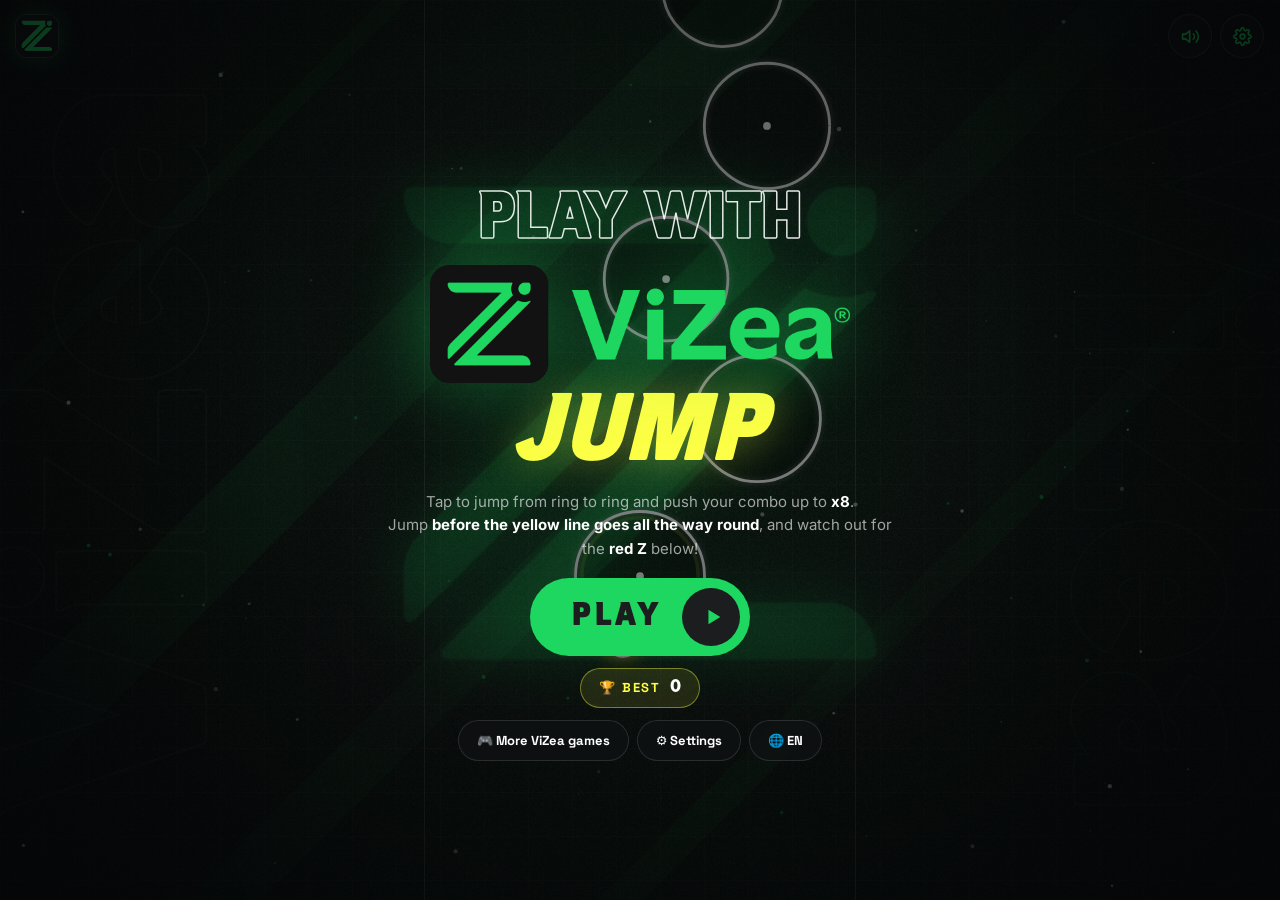
==== index.html @ 873aee5b "ViZea Jump & ViZea Catch Co-Authored-By: Claude Opus 5.5 <noreply@anthropic.com>" ====
<!doctype html>
<html lang="fr">
<head>
  <meta charset="utf-8" />
  <meta name="viewport" content="width=device-width, initial-scale=1, viewport-fit=cover, user-scalable=no" />
  <meta name="theme-color" content="#070809" />
  <title>ViZea Jump</title>
  <meta name="description" content="PLAY WITH VIZEA — ViZea Jump : saute de cercle en cercle et bats ton record." />
  <link rel="icon" type="image/png" href="assets/img/favicon.png" />
  <link rel="preconnect" href="https://fonts.googleapis.com" />
  <link rel="preconnect" href="https://fonts.gstatic.com" crossorigin />
  <link href="https://fonts.googleapis.com/css2?family=Inter:wght@400;600&family=Space+Grotesk:wght@300;500;700&family=Cairo:wght@500;700;800&display=swap" rel="stylesheet" />
  <link rel="stylesheet" href="css/style.css" />
</head>
<body>
  <div id="app" class="is-home">
    <canvas id="game"></canvas>
    <canvas id="fx" aria-hidden="true"></canvas>

    <!-- Top bar -->
    <header class="topbar">
      <div class="corner">
        <img src="assets/img/favicon.png" alt="ViZea" class="corner-logo" />
      </div>
      <div class="controls">
        <button class="icon-btn" id="btn-mute" aria-label="Son" title="Son (M)">
          <svg viewBox="0 0 24 24" class="ico-on"><path d="M11 5L6 9H2v6h4l5 4V5z"/><path d="M15.5 8.5a5 5 0 010 7M19 5a10 10 0 010 14"/></svg>
          <svg viewBox="0 0 24 24" class="ico-off"><path d="M11 5L6 9H2v6h4l5 4V5z"/><path d="M22 9l-6 6M16 9l6 6"/></svg>
        </button>
        <button class="icon-btn" id="btn-settings" aria-label="Réglages" title="Réglages">
          <svg viewBox="0 0 24 24"><circle cx="12" cy="12" r="3"/><path d="M19.4 15a1.7 1.7 0 00.3 1.8l.1.1a2 2 0 11-2.8 2.8l-.1-.1a1.7 1.7 0 00-1.8-.3 1.7 1.7 0 00-1 1.5V21a2 2 0 11-4 0v-.1a1.7 1.7 0 00-1.1-1.5 1.7 1.7 0 00-1.8.3l-.1.1a2 2 0 11-2.8-2.8l.1-.1a1.7 1.7 0 00.3-1.8 1.7 1.7 0 00-1.5-1H3a2 2 0 110-4h.1a1.7 1.7 0 001.5-1.1 1.7 1.7 0 00-.3-1.8l-.1-.1a2 2 0 112.8-2.8l.1.1a1.7 1.7 0 001.8.3H9a1.7 1.7 0 001-1.5V3a2 2 0 114 0v.1a1.7 1.7 0 001 1.5 1.7 1.7 0 001.8-.3l.1-.1a2 2 0 112.8 2.8l-.1.1a1.7 1.7 0 00-.3 1.8V9a1.7 1.7 0 001.5 1H21a2 2 0 110 4h-.1a1.7 1.7 0 00-1.5 1z"/></svg>
        </button>
      </div>
    </header>

    <!-- HUD -->
    <div class="hud">
      <div class="score" id="score">0</div>
      <span class="combo" id="combo">x1</span>
      <div class="lives" id="lives"></div>
    </div>
    <div class="combo-pop" id="combo-pop"></div>
    <div class="streak" id="streak"></div>
    <div class="hint" id="hint" data-i18n="hint">TAP POUR SAUTER</div>
    <div class="banner" id="banner"></div>
    <div class="toast" id="toast"></div>

    <!-- Home -->
    <section class="screen active" id="screen-home">
      <div class="home">
        <span class="play-with">PLAY WITH</span>
        <img src="assets/img/logo-vizea.png" alt="ViZea" class="home-logo" />
        <span class="jump-word">JUMP</span>
        <p class="tag" data-i18n-html="tag"></p>
        <button class="btn-play" id="btn-play"><span>PLAY</span><i><svg viewBox="0 0 24 24"><path d="M7 4l13 8-13 8z"/></svg></i></button>
        <div class="record">🏆 <span data-i18n="record">RECORD</span> <b id="home-best">0</b></div>
        <div class="home-links">
          <button class="pill-btn" data-open="games">🎮 <span data-i18n="moreGames"></span></button>
          <button class="pill-btn" data-open="settings">⚙️ <span data-i18n="settings"></span></button>
          <button class="pill-btn" data-open="settings" id="lang-pill">🌐 <span id="lang-short">FR</span></button>
        </div>
      </div>
    </section>

    <!-- Game over -->
    <section class="screen" id="screen-over">
      <div class="over">
        <div class="over-top">
          <button class="close" data-action="home" aria-label="Menu">✕</button>
          <span class="reason" id="over-reason"></span>
        </div>
        <div class="over-score" id="over-score">0</div>
        <div class="ribbon" id="over-rank"></div>
        <div class="new-record" id="over-record" data-i18n="newRecord"></div>
        <div class="tiles">
          <div class="tile"><b id="st-combo">x1</b><span>⚡ <span data-i18n="combo"></span></span></div>
          <div class="tile"><b id="st-jumps">0</b><span>↗ <span data-i18n="jumps"></span></span></div>
          <div class="tile"><b id="st-best">0</b><span>🏆 <span data-i18n="recordT"></span></span></div>
        </div>
        <div class="panel">
          <p class="goal-line" id="goal-line"></p>
          <div class="bar gold"><i id="bar-record"></i></div>
          <div class="row-line"><span><b data-i18n="daily"></b> <span data-i18n="dailyTxt"></span></span><em id="daily-txt">1/10</em></div>
          <div class="bar silver"><i id="bar-daily"></i></div>
          <div class="row-line"><span><b><span data-i18n="level"></span> <em id="lvl">1</em></b></span><em id="xp-txt">0 / 500 XP</em></div>
          <div class="bar gold"><i id="bar-xp"></i></div>
        </div>
        <div class="panel panel-gold">
          <b id="games-played"></b>
          <span id="avg-line"></span>
        </div>
        <button class="btn-big" data-action="restart" data-i18n="replay"></button>
        <div class="share-card">
          <div>
            <b data-i18n="shareT"></b>
            <span data-i18n="shareD"></span>
          </div>
          <button class="share-btn" id="btn-share">↗ <span data-i18n="share"></span></button>
        </div>
        <div class="two">
          <button class="btn-dark" data-action="home" data-i18n="menu"></button>
          <button class="btn-dark" id="btn-challenge" data-i18n="challenge"></button>
        </div>
      </div>
    </section>

    <!-- Settings -->
    <section class="screen modal" id="screen-settings">
      <div class="card">
        <button class="close" data-close aria-label="OK">✕</button>
        <div class="eyebrow">⚙️ <span data-i18n="settingsUp"></span></div>
        <h2 class="title" data-i18n="soundVoice"></h2>

        <div class="set-label">🌐 <span data-i18n="language"></span></div>
        <div class="seg" id="seg-lang">
          <button data-lang="fr">Français</button>
          <button data-lang="en">English</button>
          <button data-lang="ar" class="ar-font">الدارجة</button>
        </div>

        <div class="set-row">
          <label for="vol-music">🎵 <span data-i18n="music"></span></label>
          <button class="switch" id="sw-music" role="switch"></button>
        </div>
        <input type="range" id="vol-music" min="0" max="100" />

        <div class="set-row">
          <label for="vol-sfx">🔊 <span data-i18n="sfx"></span></label>
          <button class="switch" id="sw-sfx" role="switch"></button>
        </div>
        <input type="range" id="vol-sfx" min="0" max="100" />

        <div class="set-label">🎧 <span data-i18n="musicStyle"></span></div>
        <div class="seg" id="seg-theme">
          <button data-theme="pulse">Pulse</button>
          <button data-theme="chill">Chill</button>
          <button data-theme="hype">Hype</button>
        </div>

        <div class="set-row" hidden>
          <label>🗣️ <span data-i18n="voice"></span></label>
          <button class="switch" id="sw-voice" role="switch"></button>
        </div>
        <div class="voice-row" hidden>
          <select id="voice-select" aria-label="Voice"></select>
          <button class="test-btn" id="btn-voice-test">▶ <span data-i18n="test"></span></button>
        </div>

        <div class="set-row">
          <label>📳 <span data-i18n="vibration"></span></label>
          <button class="switch" id="sw-vibe" role="switch"></button>
        </div>

        <button class="btn-big" data-close data-i18n="ok"></button>
      </div>
    </section>

    <!-- More games -->
    <section class="screen modal" id="screen-games">
      <div class="card">
        <button class="close" data-close aria-label="OK">✕</button>
        <div class="eyebrow">🎮 PLAY WITH VIZEA</div>
        <h2 class="title" data-i18n="moreGames"></h2>
        <div class="games">
          <button class="game-card current" data-close>
            <span class="gc-ico">↗</span>
            <span class="gc-txt"><b>ViZea Jump</b><small data-i18n="jumpDesc"></small></span>
            <span class="gc-tag" data-i18n="current"></span>
          </button>
          <a class="game-card" href="games/catch/index.html">
            <span class="gc-ico">✦</span>
            <span class="gc-txt"><b>ViZea Catch</b><small data-i18n="catchDesc"></small></span>
            <span class="gc-tag go" data-i18n="play"></span>
          </a>
          <div class="game-card soon">
            <span class="gc-ico">?</span>
            <span class="gc-txt"><b data-i18n="soonT"></b><small data-i18n="soonD"></small></span>
            <span class="gc-tag" data-i18n="soon"></span>
          </div>
        </div>
        <button class="btn-big" data-close data-i18n="back"></button>
      </div>
    </section>
  </div>

  <script src="js/audio.js"></script>
  <script src="js/i18n.js"></script>
  <script src="js/game.js"></script>
</body>
</html>
---- css/style.css ----
/* ViZea Jump — couleurs officielles : vert #1ed760, noir #1c1d1f, jaune #fcff45 */
@font-face { font-family: "Dexperdy"; src: url("../assets/fonts/Dexperdy-Medium.otf") format("opentype"); font-weight: 500; font-display: swap; }
@font-face { font-family: "Dexperdy"; src: url("../assets/fonts/Dexperdy-Bold.otf") format("opentype"); font-weight: 700; font-display: swap; }
@font-face { font-family: "Dexperdy"; src: url("../assets/fonts/Dexperdy-Extrabold.otf") format("opentype"); font-weight: 800; font-display: swap; }

:root {
  --green: #1ed760; --ink: #1c1d1f; --bg: #070809; --yellow: #fcff45; --red: #ff3b5c;
  --muted: rgba(255,255,255,.62); --line: rgba(255,255,255,.12); --glass: rgba(18,19,20,.6);
  --ease: cubic-bezier(.22,1,.36,1); --back: cubic-bezier(.34,1.56,.64,1);
  --ff-d: "Dexperdy", "Space Grotesk", system-ui, sans-serif;
  --ff-ui: "Space Grotesk", "Inter", system-ui, sans-serif;
  --st: env(safe-area-inset-top, 0px); --sb: env(safe-area-inset-bottom, 0px);
}
* { box-sizing: border-box; margin: 0; padding: 0; }
html, body { height: 100%; overflow: hidden; background: var(--bg); color: #fff; font-family: "Inter", system-ui, sans-serif; -webkit-font-smoothing: antialiased; -webkit-tap-highlight-color: transparent; user-select: none; -webkit-user-select: none; }
button { font: inherit; color: inherit; background: none; border: 0; cursor: pointer; }
#app { position: fixed; inset: 0; overflow: hidden; }
canvas { position: absolute; inset: 0; width: 100%; height: 100%; display: block; }
#game { touch-action: none; }
#fx { pointer-events: none; z-index: 40; }

/* top bar */
.topbar { position: absolute; z-index: 30; top: 0; left: 0; right: 0; display: flex; justify-content: space-between; align-items: center; padding: calc(14px + var(--st)) 16px 0; pointer-events: none; }
.topbar > * { pointer-events: auto; }
.corner-logo { width: 42px; height: 42px; border-radius: 11px; box-shadow: 0 0 0 1px var(--line), 0 0 24px rgba(30,215,96,.35); }
.controls { display: flex; gap: 8px; }
.icon-btn { width: 44px; height: 44px; border-radius: 50%; display: grid; place-items: center; background: var(--glass); border: 1px solid var(--line); backdrop-filter: blur(8px); -webkit-backdrop-filter: blur(8px); transition: border-color .3s, transform .2s; }
.icon-btn:hover { border-color: var(--green); }
.icon-btn:active { transform: scale(.92); }
.icon-btn svg { width: 19px; height: 19px; fill: none; stroke: var(--green); stroke-width: 2; stroke-linecap: round; stroke-linejoin: round; }
.icon-btn .ico-off { display: none; }
.icon-btn.off .ico-on { display: none; }
.icon-btn.off .ico-off { display: block; stroke: var(--red); }

/* HUD */
.hud { position: absolute; z-index: 20; top: calc(12px + var(--st)); left: 50%; transform: translateX(-50%); display: flex; flex-direction: column; align-items: center; gap: 6px; pointer-events: none; opacity: 0; transition: opacity .4s; }
#app.is-play .hud { opacity: 1; }
.score { font-family: var(--ff-d); font-weight: 800; font-style: italic; font-size: clamp(56px, 15vw, 84px); line-height: .95; color: #fff; -webkit-text-stroke: 3px var(--ink); paint-order: stroke fill; text-shadow: 0 0 30px rgba(30,215,96,.45), 0 4px 0 rgba(0,0,0,.4); font-variant-numeric: tabular-nums; }
.score.bump { animation: bump .3s var(--back); }
@keyframes bump { 50% { transform: scale(1.18); color: var(--green); } }
.hud-row { display: flex; gap: 6px; }
.chip { padding: 4px 11px; border-radius: 9px; background: rgba(0,0,0,.55); border: 1px solid var(--line); font-family: var(--ff-ui); font-weight: 700; font-size: 15px; }
#combo.hot { background: var(--green); color: var(--ink); border-color: var(--green); box-shadow: 0 0 20px rgba(30,215,96,.6); }
#combo.pop { animation: bump .35s var(--back); }
.chip-best { font-size: 12px; color: var(--yellow); display: flex; align-items: center; gap: 4px; }
.chip-best b { color: #fff; }
.progress { width: 130px; height: 5px; border-radius: 9px; background: rgba(255,255,255,.12); overflow: hidden; }
.progress i { display: block; height: 100%; width: 0; background: linear-gradient(90deg, var(--green), var(--yellow)); border-radius: inherit; transition: width .3s var(--ease); }
.level-name { font-family: var(--ff-ui); font-weight: 700; font-size: 10px; letter-spacing: .22em; text-transform: uppercase; color: var(--muted); }

.hint { position: absolute; z-index: 20; left: 50%; bottom: calc(14% + var(--sb)); transform: translateX(-50%); font-family: var(--ff-d); font-weight: 800; font-size: clamp(20px, 5vw, 28px); letter-spacing: .06em; color: rgba(255,255,255,.75); pointer-events: none; opacity: 0; transition: opacity .4s; white-space: nowrap; }
.hint.show { opacity: 1; animation: hint 1.4s ease-in-out infinite; }
@keyframes hint { 50% { opacity: .35; transform: translateX(-50%) scale(.96); } }

.banner { position: absolute; z-index: 22; top: 42%; left: 50%; transform: translate(-50%,-50%); text-align: center; pointer-events: none; opacity: 0; white-space: nowrap; }
.banner small { display: block; font-family: var(--ff-ui); font-weight: 700; font-size: 12px; letter-spacing: .3em; color: var(--yellow); }
.banner b { display: block; font-family: var(--ff-d); font-weight: 800; font-size: clamp(28px, 7vw, 46px); color: var(--green); text-shadow: 0 0 30px rgba(30,215,96,.6); }
.banner.go { animation: banner 2s var(--ease) forwards; }
@keyframes banner { 0% { opacity: 0; transform: translate(-50%,-50%) scale(1.6); } 15%, 75% { opacity: 1; transform: translate(-50%,-50%) scale(1); } 100% { opacity: 0; transform: translate(-50%,-80%); } }

/* screens */
.screen { position: absolute; inset: 0; z-index: 35; display: flex; padding: calc(70px + var(--st)) 16px calc(20px + var(--sb)); overflow-y: auto; opacity: 0; visibility: hidden; transition: opacity .45s var(--ease), visibility 0s .45s; }
.screen.active { opacity: 1; visibility: visible; transition: opacity .45s var(--ease); }
.screen > * { margin: auto; transform: translateY(20px); transition: transform .6s var(--ease); }
.screen.active > * { transform: none; }
#screen-home { background: radial-gradient(ellipse at 50% 45%, rgba(5,6,7,.45), rgba(5,6,7,.8)); }
#screen-over { background: rgba(5,6,7,.6); backdrop-filter: blur(6px); -webkit-backdrop-filter: blur(6px); }
#screen-win { background: radial-gradient(ellipse at 50% 30%, rgba(30,215,96,.25), rgba(5,6,7,.85) 65%); }

.home { display: flex; flex-direction: column; align-items: center; text-align: center; gap: 14px; max-width: 520px; }
.play-with { font-family: var(--ff-d); font-weight: 800; font-size: clamp(34px, 10vw, 64px); line-height: 1; color: transparent; -webkit-text-stroke: 1.5px rgba(255,255,255,.9); }
.home-logo { width: min(420px, 84vw); filter: drop-shadow(0 0 40px rgba(30,215,96,.4)); animation: float 4.5s ease-in-out infinite; }
.jump-word { font-family: var(--ff-d); font-weight: 800; font-style: italic; font-size: clamp(46px, 14vw, 92px); line-height: .9; color: var(--yellow); text-shadow: 0 0 40px rgba(252,255,69,.35); letter-spacing: .04em; }
@keyframes float { 50% { transform: translateY(-8px); } }
.tag { color: var(--muted); font-size: 15px; line-height: 1.55; }
.tag b { color: #fff; }
.btn-play { display: inline-flex; align-items: center; gap: 20px; height: 78px; padding: 0 10px 0 42px; margin-top: 6px; border-radius: 999px; background: var(--green); color: var(--ink); font-family: var(--ff-d); font-weight: 800; font-size: 32px; letter-spacing: .12em; animation: glow 2.2s infinite; transition: transform .2s var(--ease); }
.btn-play:hover { transform: scale(1.05); }
.btn-play:active { transform: scale(.96); }
.btn-play i { width: 58px; height: 58px; border-radius: 50%; background: var(--ink); display: grid; place-items: center; }
.btn-play svg { width: 22px; height: 22px; fill: var(--green); margin-left: 3px; }
@keyframes glow { 0% { box-shadow: 0 0 0 0 rgba(30,215,96,.55), 0 18px 50px rgba(30,215,96,.35); } 70%, 100% { box-shadow: 0 0 0 22px rgba(30,215,96,0), 0 18px 50px rgba(30,215,96,.35); } }
.record { padding: 9px 18px; border-radius: 999px; background: rgba(252,255,69,.1); border: 1px solid rgba(252,255,69,.4); color: var(--yellow); font-family: var(--ff-ui); font-weight: 700; font-size: 13px; letter-spacing: .14em; }
.record b { color: #fff; font-family: var(--ff-d); font-size: 17px; letter-spacing: 0; margin-left: 4px; }

.card { width: min(440px, 100%); padding: 30px 26px; border-radius: 26px; text-align: center; background: linear-gradient(160deg, rgba(34,36,38,.94), rgba(14,15,16,.96)); border: 1px solid var(--line); box-shadow: 0 30px 80px rgba(0,0,0,.5); }
.eyebrow { font-family: var(--ff-ui); font-weight: 700; font-size: 12px; letter-spacing: .26em; margin-bottom: 10px; }
.eyebrow.red { color: var(--red); }
.eyebrow.yellow { color: var(--yellow); margin-top: 14px; }
.title { font-family: var(--ff-d); font-weight: 800; font-size: clamp(32px, 8vw, 44px); line-height: 1.02; margin-bottom: 10px; }
.big-score { font-family: var(--ff-d); font-weight: 800; font-size: clamp(60px, 16vw, 96px); line-height: 1; color: var(--green); text-shadow: 0 0 40px rgba(30,215,96,.45); font-variant-numeric: tabular-nums; }
.new-record { display: none; width: max-content; margin: 10px auto 0; padding: 8px 18px; border-radius: 999px; background: var(--yellow); color: var(--ink); font-family: var(--ff-ui); font-weight: 700; font-size: 13px; letter-spacing: .12em; box-shadow: 0 0 40px rgba(252,255,69,.5); }
.new-record.show { display: block; animation: rec .8s .3s var(--back) both, wig 2s 1.2s ease-in-out infinite; }
@keyframes rec { from { transform: scale(0) rotate(-12deg); opacity: 0; } }
@keyframes wig { 25% { transform: rotate(-3deg) scale(1.04); } 75% { transform: rotate(3deg) scale(1.04); } }
.stats { display: grid; grid-template-columns: repeat(3, 1fr); gap: 8px; margin: 18px 0; }
.stat { padding: 10px 4px; border-radius: 14px; background: rgba(255,255,255,.05); border: 1px solid var(--line); }
.stat b { display: block; font-family: var(--ff-d); font-weight: 800; font-size: 20px; }
.stat span { font-family: var(--ff-ui); font-size: 9.5px; font-weight: 700; letter-spacing: .14em; color: var(--muted); }
.btn { position: relative; display: flex; width: 100%; align-items: center; justify-content: space-between; height: 54px; padding: 0 7px 0 26px; margin-top: 10px; border-radius: 999px; background: var(--green); color: var(--ink); font-family: var(--ff-ui); font-weight: 700; font-size: 14px; letter-spacing: .08em; transition: transform .2s var(--ease); box-shadow: 0 10px 30px rgba(30,215,96,.25); }
.btn:active { transform: scale(.96); }
.btn i { width: 40px; height: 40px; border-radius: 50%; background: var(--ink); color: var(--green); display: grid; place-items: center; font-style: normal; font-size: 18px; }
.btn.ghost { background: transparent; color: #fff; border: 1px solid var(--line); box-shadow: none; justify-content: center; }
.win { display: flex; flex-direction: column; align-items: center; text-align: center; width: min(460px, 100%); }
.win .btn { max-width: 420px; }
.win-logo { width: min(320px, 72vw); filter: drop-shadow(0 0 50px rgba(30,215,96,.55)); }
.screen.active .win-logo { animation: logoIn 1.2s var(--back) both, float 4s 1.4s ease-in-out infinite; }
@keyframes logoIn { from { transform: scale(0) rotate(-20deg); opacity: 0; } }
.win-title { display: flex; flex-direction: column; font-family: var(--ff-d); font-weight: 800; font-size: clamp(44px, 13vw, 84px); line-height: .92; margin: 6px 0 12px; }
.win-title .g { color: var(--green); text-shadow: 0 0 50px rgba(30,215,96,.5); }
.screen.active .win-title span { animation: slam .7s var(--back) both; }
.screen.active .win-title span:nth-child(2) { animation-delay: .25s; }
@keyframes slam { from { transform: scale(2.4); opacity: 0; } }
@media (prefers-reduced-motion: reduce) { *, *::before, *::after { animation-duration: .01ms !important; animation-iteration-count: 1 !important; } }
/* ===================== v2 : style vidéo ===================== */
.hud { top: calc(10px + var(--st)); gap: 4px; }
.score { font-family: "Space Grotesk", var(--ff-d); font-weight: 300; font-style: italic; font-size: clamp(58px, 16vw, 88px); letter-spacing: .02em; -webkit-text-stroke: 0; color: #fff; text-shadow: 0 0 2px #fff, 0 0 24px rgba(30,215,96,.45), 0 3px 0 rgba(0,0,0,.45); }
.combo { min-width: 44px; padding: 5px 10px; border-radius: 9px; text-align: center; background: linear-gradient(180deg, #fff56a, #e4c400); color: var(--ink); font-family: var(--ff-ui); font-weight: 700; font-size: 16px; box-shadow: 0 4px 14px rgba(252,255,69,.35), inset 0 -2px 0 rgba(0,0,0,.18); }
.combo.dim { background: rgba(0,0,0,.6); color: #fff; box-shadow: none; border: 1px solid var(--line); }
.combo.pop { animation: bump .35s var(--back); }
.corner { display: flex; align-items: center; gap: 8px; }
.streak { position: absolute; z-index: 21; top: calc(132px + var(--st)); right: max(14px, calc(50% - 215px)); padding: 3px 10px; border-radius: 99px; border: 1px solid var(--yellow); color: var(--yellow); font-family: var(--ff-ui); font-weight: 700; font-size: 12px; background: rgba(0,0,0,.55); opacity: 0; pointer-events: none; }
.streak.go { animation: streak 1.4s var(--ease) forwards; }
@keyframes streak { 0% { opacity: 0; transform: translateX(20px); } 15%, 70% { opacity: 1; transform: none; } 100% { opacity: 0; } }
.toast { position: absolute; z-index: 60; left: 50%; bottom: calc(30px + var(--sb)); transform: translate(-50%, 20px); padding: 10px 18px; border-radius: 99px; background: var(--green); color: var(--ink); font-family: var(--ff-ui); font-weight: 700; font-size: 14px; opacity: 0; pointer-events: none; transition: .35s var(--ease); white-space: nowrap; }
.toast.show { opacity: 1; transform: translate(-50%, 0); }
.home { gap: 12px; }
.home-links { display: flex; gap: 8px; flex-wrap: wrap; justify-content: center; }
.pill-btn { padding: 11px 18px; border-radius: 99px; background: var(--glass); border: 1px solid var(--line); font-family: var(--ff-ui); font-weight: 700; font-size: 13px; backdrop-filter: blur(8px); transition: border-color .25s, transform .2s; }
.pill-btn:hover { border-color: var(--green); }
.pill-btn:active { transform: scale(.95); }

/* Fin de partie */
#screen-over { background: rgba(4,5,5,.72); }
.over { width: min(430px, 100%); padding: 16px 16px 20px; border-radius: 24px; background: linear-gradient(180deg, #121a15 0%, #0b0d0c 45%, #090a0a 100%); border: 1px solid rgba(30,215,96,.25); box-shadow: 0 30px 80px rgba(0,0,0,.6), 0 0 60px rgba(30,215,96,.08); text-align: center; }
.over-top { display: flex; align-items: center; justify-content: center; position: relative; min-height: 44px; }
.close { position: absolute; left: 0; top: 0; width: 42px; height: 42px; border-radius: 50%; border: 1px solid rgba(255,255,255,.35); color: #fff; font-size: 16px; }
.reason { padding: 6px 14px; border-radius: 10px; background: rgba(255,59,92,.12); border: 1px solid rgba(255,59,92,.45); color: #ff7d93; font-family: var(--ff-ui); font-weight: 700; font-size: 13px; }
.over-score { font-family: "Space Grotesk", sans-serif; font-weight: 300; font-size: clamp(64px, 20vw, 96px); letter-spacing: .06em; line-height: 1.1; margin-top: 6px; color: #fff; text-shadow: 0 0 30px rgba(30,215,96,.35); font-variant-numeric: tabular-nums; }
.ribbon { position: relative; display: inline-block; margin: 2px auto 14px; padding: 7px 34px; background: linear-gradient(180deg, #fff56a, #d8b800); color: var(--ink); font-family: var(--ff-ui); font-weight: 700; font-size: 15px; clip-path: polygon(0 0, 100% 0, 94% 50%, 100% 100%, 0 100%, 6% 50%); }
.tiles { display: grid; grid-template-columns: repeat(3, 1fr); gap: 8px; margin: 4px 0 12px; }
.tile { padding: 12px 4px; border-radius: 16px; background: rgba(255,255,255,.04); border: 1px solid var(--line); }
.tile b { display: block; font-family: "Space Grotesk", sans-serif; font-weight: 500; font-size: 26px; }
.tile span { font-family: var(--ff-ui); font-size: 12px; font-weight: 700; color: var(--muted); }
.panel { padding: 14px 16px; border-radius: 18px; background: rgba(30,215,96,.05); border: 1px solid rgba(30,215,96,.22); margin-bottom: 10px; text-align: left; }
.goal-line { text-align: center; font-family: var(--ff-ui); font-weight: 700; font-size: 17px; color: var(--yellow); margin-bottom: 10px; line-height: 1.3; }
.goal-line b { color: #fff; }
.bar { height: 6px; border-radius: 9px; background: rgba(255,255,255,.08); overflow: hidden; margin: 6px 0 12px; }
.bar i { display: block; height: 100%; width: 0; border-radius: inherit; transition: width 1.2s .3s var(--ease); }
.bar.gold i { background: linear-gradient(90deg, var(--green), var(--yellow)); }
.bar.silver i { background: linear-gradient(90deg, #888, #fff); }
.row-line { display: flex; justify-content: space-between; align-items: baseline; gap: 8px; font-size: 13px; color: var(--muted); }
.row-line b { color: #fff; font-family: var(--ff-ui); font-size: 15px; margin-right: 6px; }
.row-line em { font-style: normal; font-family: var(--ff-ui); font-weight: 700; font-size: 12px; white-space: nowrap; }
.row-line b em { font-size: 15px; color: var(--yellow); }
.panel-gold { background: rgba(252,255,69,.05); border-color: rgba(252,255,69,.35); text-align: center; }
.panel-gold b { display: block; font-family: var(--ff-ui); font-size: 17px; margin-bottom: 2px; }
.panel-gold span { font-size: 13px; color: var(--muted); }
.btn-big { width: 100%; height: 58px; margin-top: 6px; border-radius: 18px; background: linear-gradient(180deg, #3bf07b, #14b14d); color: var(--ink); font-family: var(--ff-d); font-weight: 800; font-size: 24px; letter-spacing: .06em; box-shadow: 0 10px 30px rgba(30,215,96,.35), inset 0 -3px 0 rgba(0,0,0,.2); transition: transform .2s var(--ease); }
.btn-big:active { transform: scale(.97); }
.share-card { display: flex; align-items: center; gap: 12px; margin-top: 12px; padding: 14px; border-radius: 18px; border: 1px solid rgba(255,255,255,.12); background: rgba(255,255,255,.03); text-align: left; }
.share-card b { display: block; font-family: var(--ff-ui); font-size: 15px; }
.share-card span { font-size: 12px; color: var(--muted); }
.share-btn { flex: none; padding: 10px 14px; border-radius: 12px; background: var(--yellow); color: var(--ink); font-family: var(--ff-ui); font-weight: 700; font-size: 13px; }
.two { display: grid; grid-template-columns: 1fr 1fr; gap: 8px; margin-top: 10px; }
.btn-dark { height: 46px; border-radius: 14px; background: rgba(255,255,255,.05); border: 1px solid var(--line); font-family: var(--ff-ui); font-weight: 700; font-size: 14px; }
.btn-dark:hover { border-color: var(--green); }

/* Modales */
.screen.modal { z-index: 50; background: rgba(4,5,5,.7); backdrop-filter: blur(6px); -webkit-backdrop-filter: blur(6px); }
.modal .card { position: relative; text-align: left; }
.modal .card .close { left: auto; right: 16px; top: 16px; }
.modal .eyebrow { color: var(--green); }
.set-row { display: flex; justify-content: space-between; align-items: center; margin-top: 16px; }
.set-row label, .set-label { font-family: var(--ff-ui); font-weight: 700; font-size: 15px; }
.set-label { margin-top: 16px; margin-bottom: 8px; }
.switch { position: relative; width: 50px; height: 28px; border-radius: 99px; background: rgba(255,255,255,.15); transition: background .25s; flex: none; }
.switch::after { content: ""; position: absolute; top: 3px; left: 3px; width: 22px; height: 22px; border-radius: 50%; background: #fff; transition: transform .25s var(--back); }
.switch.on { background: var(--green); }
.switch.on::after { transform: translateX(22px); }
input[type=range] { width: 100%; margin-top: 10px; accent-color: var(--green); height: 24px; }
.seg { display: grid; grid-template-columns: repeat(3, 1fr); gap: 6px; }
.seg button { height: 42px; border-radius: 12px; border: 1px solid var(--line); background: rgba(255,255,255,.04); font-family: var(--ff-ui); font-weight: 700; font-size: 14px; }
.seg button.on { background: var(--green); color: var(--ink); border-color: var(--green); }
.voice-row { display: flex; gap: 8px; margin-top: 10px; }
.voice-row select { flex: 1; min-width: 0; height: 42px; padding: 0 10px; border-radius: 12px; background: #16181a; color: #fff; border: 1px solid var(--line); font-family: var(--ff-ui); font-size: 13px; }
.test-btn { flex: none; padding: 0 14px; border-radius: 12px; background: rgba(30,215,96,.12); border: 1px solid rgba(30,215,96,.4); color: var(--green); font-family: var(--ff-ui); font-weight: 700; font-size: 13px; }
.modal .btn-big { margin-top: 22px; }
.games { display: grid; gap: 10px; margin-top: 8px; }
.game-card { display: flex; align-items: center; gap: 14px; width: 100%; padding: 14px; border-radius: 18px; background: rgba(255,255,255,.04); border: 1px solid var(--line); color: #fff; text-decoration: none; text-align: left; transition: border-color .25s, transform .2s; }
a.game-card:hover { border-color: var(--green); transform: translateY(-2px); }
.game-card.current { border-color: rgba(30,215,96,.5); background: rgba(30,215,96,.07); }
.game-card.soon { opacity: .55; }
.gc-ico { flex: none; width: 46px; height: 46px; border-radius: 14px; display: grid; place-items: center; background: var(--ink); border: 1px solid rgba(30,215,96,.5); color: var(--green); font-size: 20px; font-weight: 700; }
.gc-txt { flex: 1; min-width: 0; }
.gc-txt b { display: block; font-family: var(--ff-d); font-weight: 800; font-size: 18px; }
.gc-txt small { font-size: 12.5px; color: var(--muted); line-height: 1.35; }
.gc-tag { flex: none; padding: 5px 9px; border-radius: 8px; background: rgba(255,255,255,.08); font-family: var(--ff-ui); font-weight: 700; font-size: 10px; letter-spacing: .12em; }
.gc-tag.go { background: var(--green); color: var(--ink); }

/* ===================== v3 ===================== */
.combo { font-size: 22px; padding: 6px 14px; border-radius: 12px; min-width: 58px; }
.lives { display: flex; gap: 4px; margin-top: 2px; }
.lives i { font-style: normal; font-size: 17px; color: var(--red); text-shadow: 0 0 10px rgba(255,59,92,.6); transition: transform .3s var(--back), opacity .3s; }
.lives i.lost { opacity: .22; filter: grayscale(1); text-shadow: none; }
.lives i.breaking { animation: heartBreak .6s var(--ease); }
@keyframes heartBreak { 0% { transform: scale(1.8); opacity: 1; filter: none; } 100% { transform: scale(1); } }
.combo-pop { position: absolute; z-index: 23; left: 50%; top: 30%; transform: translate(-50%, -50%); font-family: var(--ff-d); font-weight: 800; font-size: clamp(34px, 10vw, 54px); color: var(--yellow); text-shadow: 0 0 30px rgba(252,255,69,.55), 0 4px 0 rgba(0,0,0,.45); pointer-events: none; opacity: 0; white-space: nowrap; }
.combo-pop.lost { color: #ff7d93; text-shadow: 0 0 24px rgba(255,59,92,.5); font-size: clamp(24px, 7vw, 36px); }
.combo-pop.go { animation: comboPop 1.1s var(--ease) forwards; }
@keyframes comboPop { 0% { opacity: 0; transform: translate(-50%, -50%) scale(.4) rotate(-8deg); } 20% { opacity: 1; transform: translate(-50%, -50%) scale(1.15) rotate(2deg); } 35% { transform: translate(-50%, -50%) scale(1); } 75% { opacity: 1; } 100% { opacity: 0; transform: translate(-50%, -90%) scale(.95); } }
#seg-lang { margin-bottom: 4px; }
.ar-font, #app.rtl .tag, #app.rtl .hint, #app.rtl .pill-btn, #app.rtl .card, #app.rtl .over, #app.rtl .banner, #app.rtl .combo-pop, #app.rtl .streak, #app.rtl .toast, #app.rtl .record { font-family: "Cairo", "Space Grotesk", system-ui, sans-serif; }
#app.rtl .modal .card { text-align: right; }
#app.rtl .modal .card .close { right: auto; left: 16px; }
#app.rtl .over .close { left: auto; right: 0; }
#app.rtl .panel { text-align: right; }
#app.rtl .share-card, #app.rtl .game-card { text-align: right; }
.topbar, .hud, .score, .combo, .lives, .seg, .tiles, .over-score, input[type=range] { direction: ltr; }
.combo-pop.lost { font-size: clamp(18px, 5.6vw, 28px); white-space: normal; width: min(90vw, 400px); text-align: center; line-height: 1.15; }
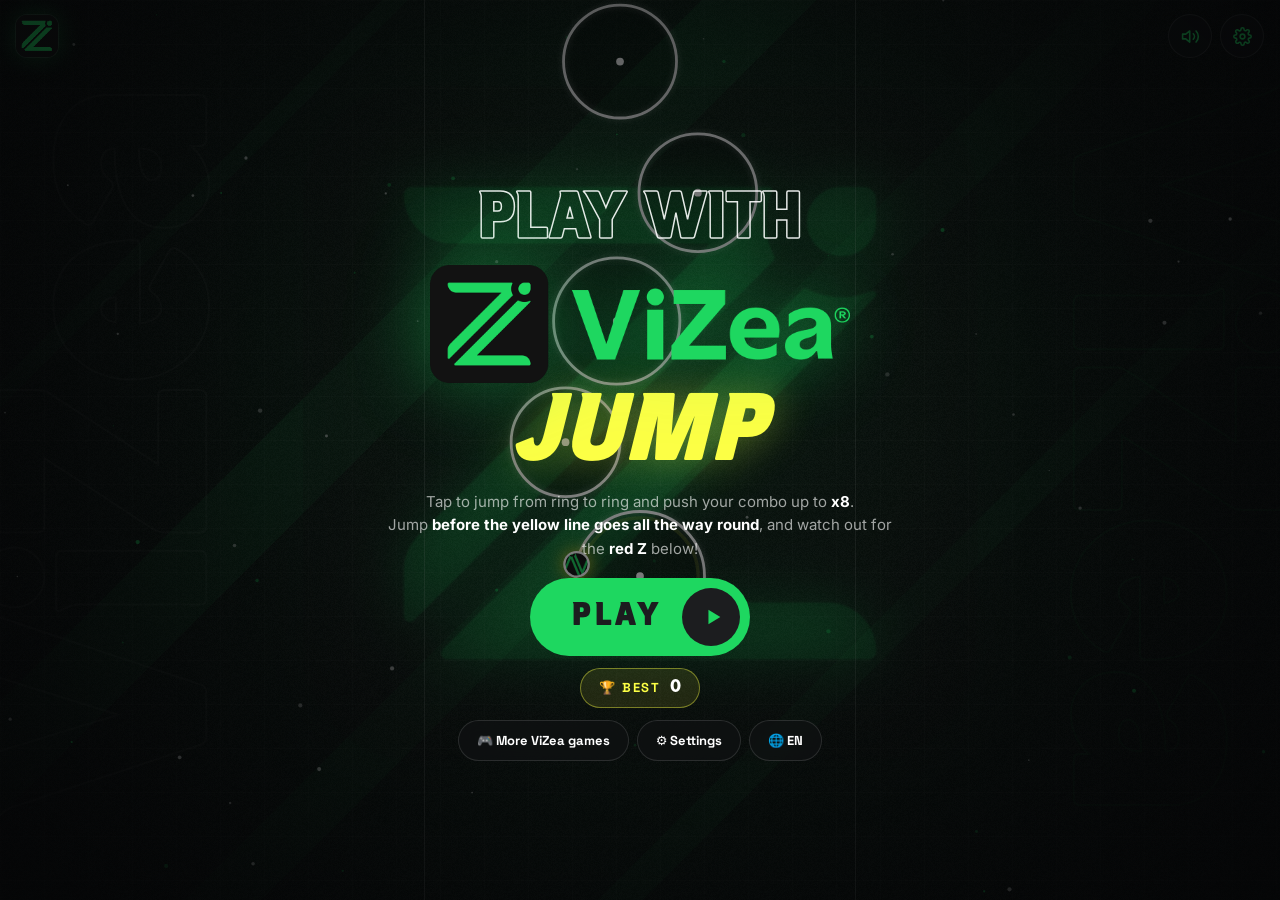
==== commit bc3110c3: "Force browsers to load the newest game files Co-Authored-By: Claude Opus 5.5 <noreply@anthropic.com>" ====
--- a/index.html
+++ b/index.html
@@ -10,7 +10,7 @@
   <link rel="preconnect" href="https://fonts.googleapis.com" />
   <link rel="preconnect" href="https://fonts.gstatic.com" crossorigin />
   <link href="https://fonts.googleapis.com/css2?family=Inter:wght@400;600&family=Space+Grotesk:wght@300;500;700&family=Cairo:wght@500;700;800&display=swap" rel="stylesheet" />
-  <link rel="stylesheet" href="css/style.css" />
+  <link rel="stylesheet" href="css/style.css?v=20261125a" />
 </head>
 <body>
   <div id="app" class="is-home">
@@ -183,8 +183,8 @@
     </section>
   </div>
 
-  <script src="js/audio.js"></script>
-  <script src="js/i18n.js"></script>
-  <script src="js/game.js"></script>
+  <script src="js/audio.js?v=20261125a"></script>
+  <script src="js/i18n.js?v=20261125a"></script>
+  <script src="js/game.js?v=20261125a"></script>
 </body>
 </html>
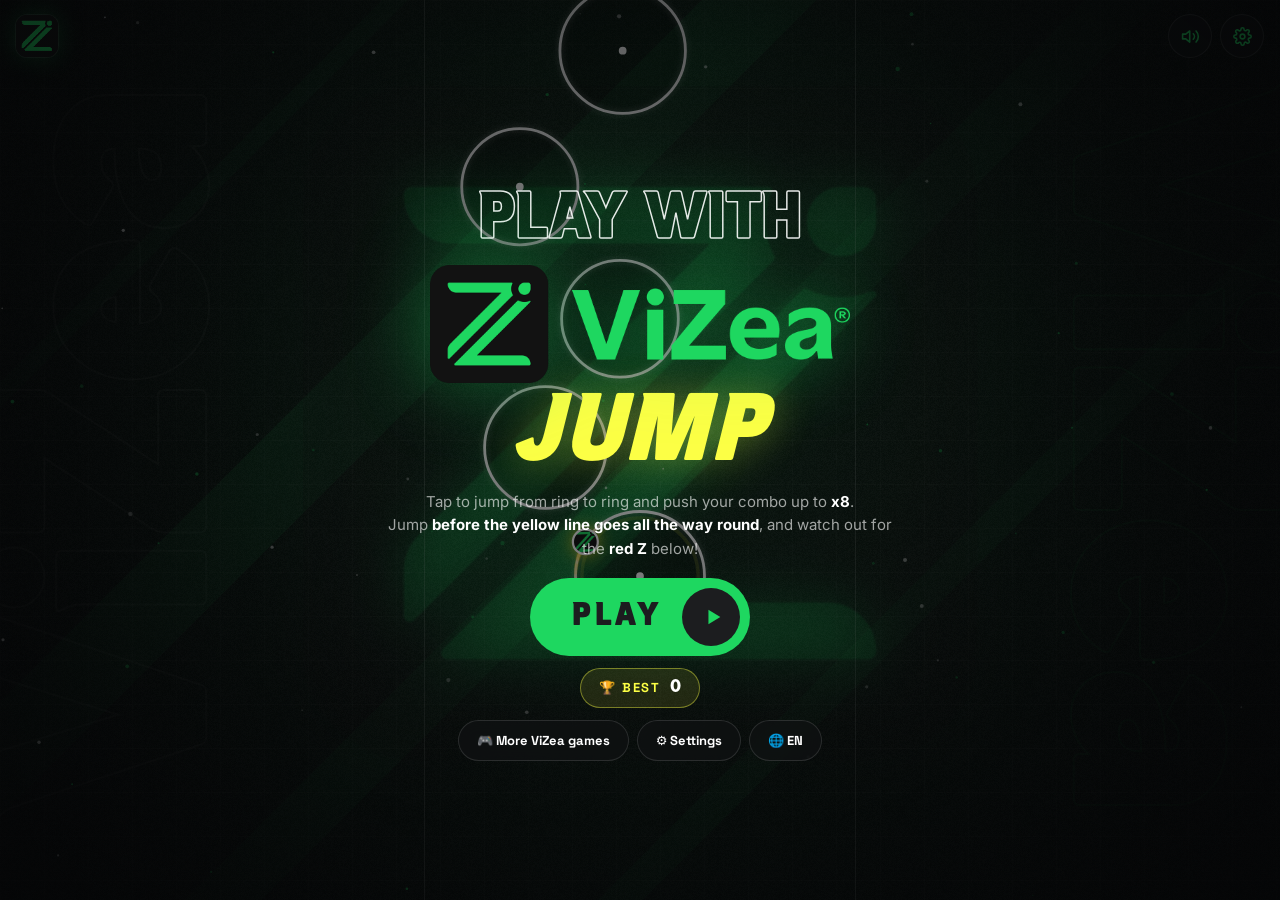
==== commit 99670c8a: "Remove custom sound files; use the game's built-in sounds Co-Authored-By: Claude Opus 5.5 <noreply@a" ====
--- a/index.html
+++ b/index.html
@@ -10,7 +10,7 @@
   <link rel="preconnect" href="https://fonts.googleapis.com" />
   <link rel="preconnect" href="https://fonts.gstatic.com" crossorigin />
   <link href="https://fonts.googleapis.com/css2?family=Inter:wght@400;600&family=Space+Grotesk:wght@300;500;700&family=Cairo:wght@500;700;800&display=swap" rel="stylesheet" />
-  <link rel="stylesheet" href="css/style.css?v=20261125a" />
+  <link rel="stylesheet" href="css/style.css?v=20261125b" />
 </head>
 <body>
   <div id="app" class="is-home">
@@ -183,8 +183,8 @@
     </section>
   </div>
 
-  <script src="js/audio.js?v=20261125a"></script>
-  <script src="js/i18n.js?v=20261125a"></script>
-  <script src="js/game.js?v=20261125a"></script>
+  <script src="js/audio.js?v=20261125b"></script>
+  <script src="js/i18n.js?v=20261125b"></script>
+  <script src="js/game.js?v=20261125b"></script>
 </body>
 </html>
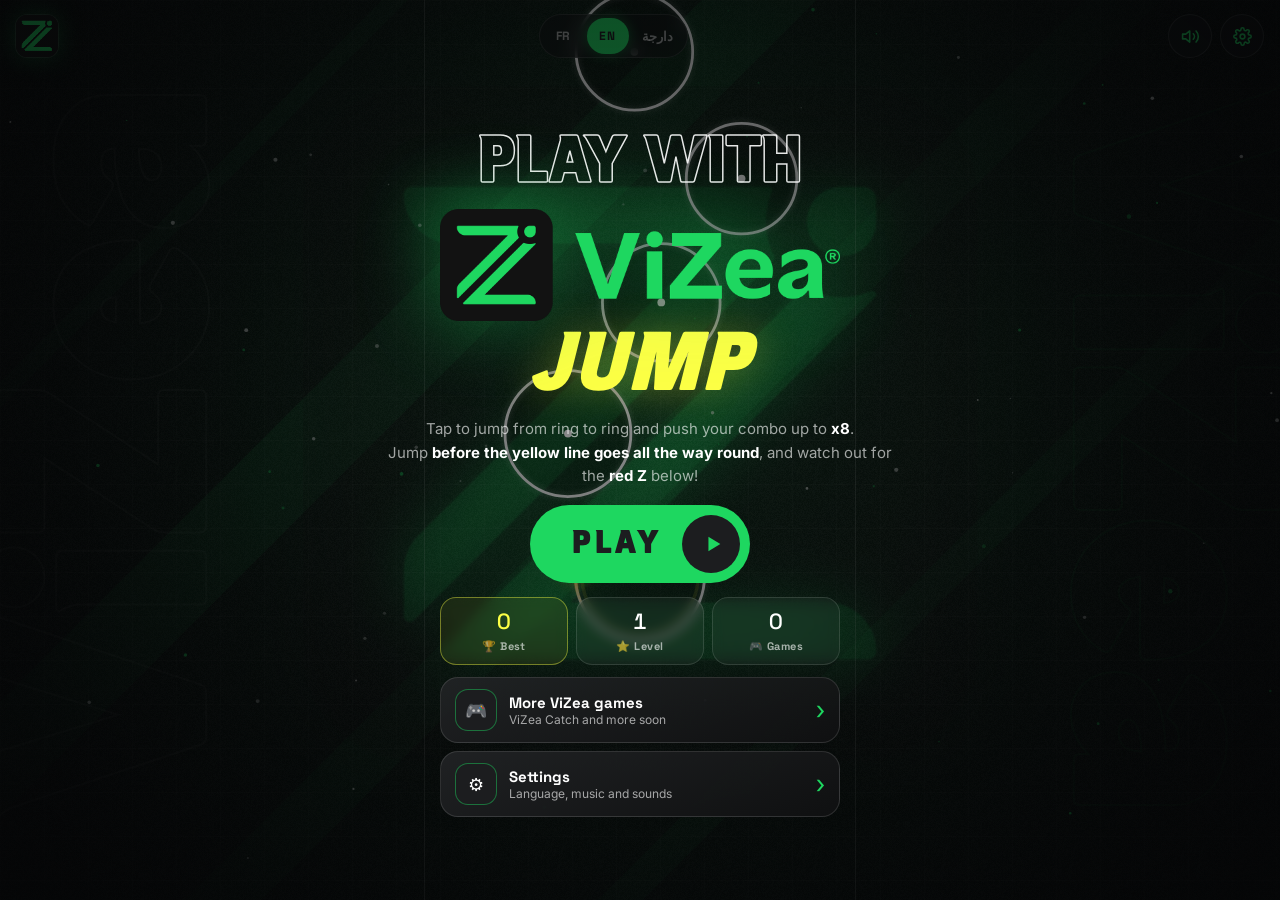
==== commit a165b087: "Header language switcher, new home menu, new 1000/2000/3000 texts, sound on from the start Co-Author" ====
--- a/index.html
+++ b/index.html
@@ -10,7 +10,7 @@
   <link rel="preconnect" href="https://fonts.googleapis.com" />
   <link rel="preconnect" href="https://fonts.gstatic.com" crossorigin />
   <link href="https://fonts.googleapis.com/css2?family=Inter:wght@400;600&family=Space+Grotesk:wght@300;500;700&family=Cairo:wght@500;700;800&display=swap" rel="stylesheet" />
-  <link rel="stylesheet" href="css/style.css?v=20261125b" />
+  <link rel="stylesheet" href="css/style.css?v=20261125f" />
 </head>
 <body>
   <div id="app" class="is-home">
@@ -21,6 +21,11 @@
     <header class="topbar">
       <div class="corner">
         <img src="assets/img/favicon.png" alt="ViZea" class="corner-logo" />
+      </div>
+      <div class="lang-switch" id="lang-switch" role="group" aria-label="Langue / Language / اللغة">
+        <button data-lang="fr" aria-label="Français">FR</button>
+        <button data-lang="en" aria-label="English">EN</button>
+        <button data-lang="ar" class="ar-font" aria-label="الدارجة">دارجة</button>
       </div>
       <div class="controls">
         <button class="icon-btn" id="btn-mute" aria-label="Son" title="Son (M)">
@@ -53,11 +58,22 @@
         <span class="jump-word">JUMP</span>
         <p class="tag" data-i18n-html="tag"></p>
         <button class="btn-play" id="btn-play"><span>PLAY</span><i><svg viewBox="0 0 24 24"><path d="M7 4l13 8-13 8z"/></svg></i></button>
-        <div class="record">🏆 <span data-i18n="record">RECORD</span> <b id="home-best">0</b></div>
-        <div class="home-links">
-          <button class="pill-btn" data-open="games">🎮 <span data-i18n="moreGames"></span></button>
-          <button class="pill-btn" data-open="settings">⚙️ <span data-i18n="settings"></span></button>
-          <button class="pill-btn" data-open="settings" id="lang-pill">🌐 <span id="lang-short">FR</span></button>
+        <div class="home-stats">
+          <div class="hs hs-best"><b id="home-best">0</b><span>🏆 <span data-i18n="recordT"></span></span></div>
+          <div class="hs"><b id="home-level">1</b><span>⭐ <span data-i18n="level"></span></span></div>
+          <div class="hs"><b id="home-played">0</b><span>🎮 <span data-i18n="gamesT"></span></span></div>
+        </div>
+        <div class="home-menu">
+          <button class="menu-btn" data-open="games">
+            <span class="mi">🎮</span>
+            <span class="mt"><b data-i18n="moreGames"></b><small data-i18n="moreGamesSub"></small></span>
+            <span class="ma">›</span>
+          </button>
+          <button class="menu-btn" data-open="settings">
+            <span class="mi">⚙️</span>
+            <span class="mt"><b data-i18n="settings"></b><small data-i18n="settingsSub"></small></span>
+            <span class="ma">›</span>
+          </button>
         </div>
       </div>
     </section>
@@ -183,8 +199,8 @@
     </section>
   </div>
 
-  <script src="js/audio.js?v=20261125b"></script>
-  <script src="js/i18n.js?v=20261125b"></script>
-  <script src="js/game.js?v=20261125b"></script>
+  <script src="js/audio.js?v=20261125f"></script>
+  <script src="js/i18n.js?v=20261125f"></script>
+  <script src="js/game.js?v=20261125f"></script>
 </body>
 </html>
--- a/css/style.css
+++ b/css/style.css
@@ -218,3 +218,49 @@
 #app.rtl .share-card, #app.rtl .game-card { text-align: right; }
 .topbar, .hud, .score, .combo, .lives, .seg, .tiles, .over-score, input[type=range] { direction: ltr; }
 .combo-pop.lost { font-size: clamp(18px, 5.6vw, 28px); white-space: normal; width: min(90vw, 400px); text-align: center; line-height: 1.15; }
+
+/* ===================== v4 : langue dans l'en-tête + menu d'accueil ===================== */
+.topbar { gap: 10px; }
+.lang-switch { display: flex; gap: 2px; padding: 3px; border-radius: 999px; background: var(--glass); border: 1px solid var(--line); backdrop-filter: blur(8px); -webkit-backdrop-filter: blur(8px); direction: ltr; transition: opacity .3s; }
+.lang-switch button { height: 36px; min-width: 42px; padding: 0 11px; border-radius: 999px; font-family: var(--ff-ui); font-weight: 700; font-size: 12px; letter-spacing: .08em; color: var(--muted); transition: background .25s, color .25s; }
+.lang-switch button.ar-font { font-family: "Cairo", "Space Grotesk", sans-serif; font-size: 13px; letter-spacing: 0; }
+.lang-switch button:hover:not(.on) { color: #fff; }
+.lang-switch button.on { background: var(--green); color: var(--ink); box-shadow: 0 0 14px rgba(30,215,96,.45); }
+.lang-switch button:focus-visible, .menu-btn:focus-visible { outline: 2px solid var(--yellow); outline-offset: 2px; }
+#app.is-play .lang-switch { opacity: 0; pointer-events: none; }
+
+.home { gap: 12px; width: 100%; }
+.home-logo { width: min(400px, 76vw); }
+.jump-word { font-size: clamp(40px, 12vw, 80px); }
+.home-stats { display: grid; grid-template-columns: repeat(3, 1fr); gap: 8px; width: min(400px, 100%); margin-top: 2px; direction: ltr; }
+.hs { padding: 10px 6px; border-radius: 16px; background: rgba(255,255,255,.04); border: 1px solid var(--line); text-align: center; backdrop-filter: blur(6px); -webkit-backdrop-filter: blur(6px); }
+.hs b { display: block; font-family: "Space Grotesk", sans-serif; font-weight: 500; font-size: 22px; line-height: 1.2; color: #fff; font-variant-numeric: tabular-nums; }
+.hs-best { border-color: rgba(252,255,69,.4); background: rgba(252,255,69,.07); }
+.hs-best b { color: var(--yellow); }
+.hs span { font-family: var(--ff-ui); font-size: 11px; font-weight: 700; color: var(--muted); letter-spacing: .04em; }
+#app.rtl .hs span { font-family: "Cairo", "Space Grotesk", sans-serif; }
+.home-menu { display: grid; gap: 8px; width: min(400px, 100%); }
+.menu-btn { display: flex; align-items: center; gap: 12px; width: 100%; padding: 11px 14px; border-radius: 18px; background: linear-gradient(160deg, rgba(34,36,38,.92), rgba(16,17,18,.94)); border: 1px solid var(--line); text-align: left; transition: border-color .25s, transform .2s; }
+.menu-btn:hover { border-color: var(--green); transform: translateY(-1px); }
+.menu-btn:active { transform: scale(.98); }
+.mi { flex: none; width: 42px; height: 42px; border-radius: 13px; display: grid; place-items: center; background: var(--ink); border: 1px solid rgba(30,215,96,.45); font-size: 18px; }
+.mt { flex: 1; min-width: 0; }
+.mt b { display: block; font-family: var(--ff-ui); font-size: 15px; color: #fff; }
+.mt small { display: block; font-size: 12px; color: var(--muted); line-height: 1.35; }
+.ma { flex: none; font-size: 26px; line-height: 1; color: var(--green); }
+#app.rtl .menu-btn { text-align: right; }
+#app.rtl .menu-btn .mt b, #app.rtl .menu-btn .mt small { font-family: "Cairo", "Space Grotesk", sans-serif; }
+#app.rtl .ma { transform: scaleX(-1); }
+@media (max-height: 760px) {
+  .home { gap: 8px; }
+  .home-logo { width: min(320px, 62vw); }
+  .tag { font-size: 13.5px; }
+  .btn-play { height: 64px; font-size: 26px; }
+  .btn-play i { width: 48px; height: 48px; }
+}
+@media (max-width: 360px) {
+  .lang-switch button { min-width: 36px; padding: 0 8px; }
+}
+
+/* Darija : seuls les blocs de texte passent de droite à gauche (la mise en page reste stable) */
+#app.rtl .tag, #app.rtl .card, #app.rtl .over, #app.rtl .menu-btn, #app.rtl .banner, #app.rtl .combo-pop, #app.rtl .streak, #app.rtl .toast, #app.rtl .hint, #app.rtl .hs span, #app.rtl .game-card, #app.rtl .share-card, #app.rtl .panel { direction: rtl; }
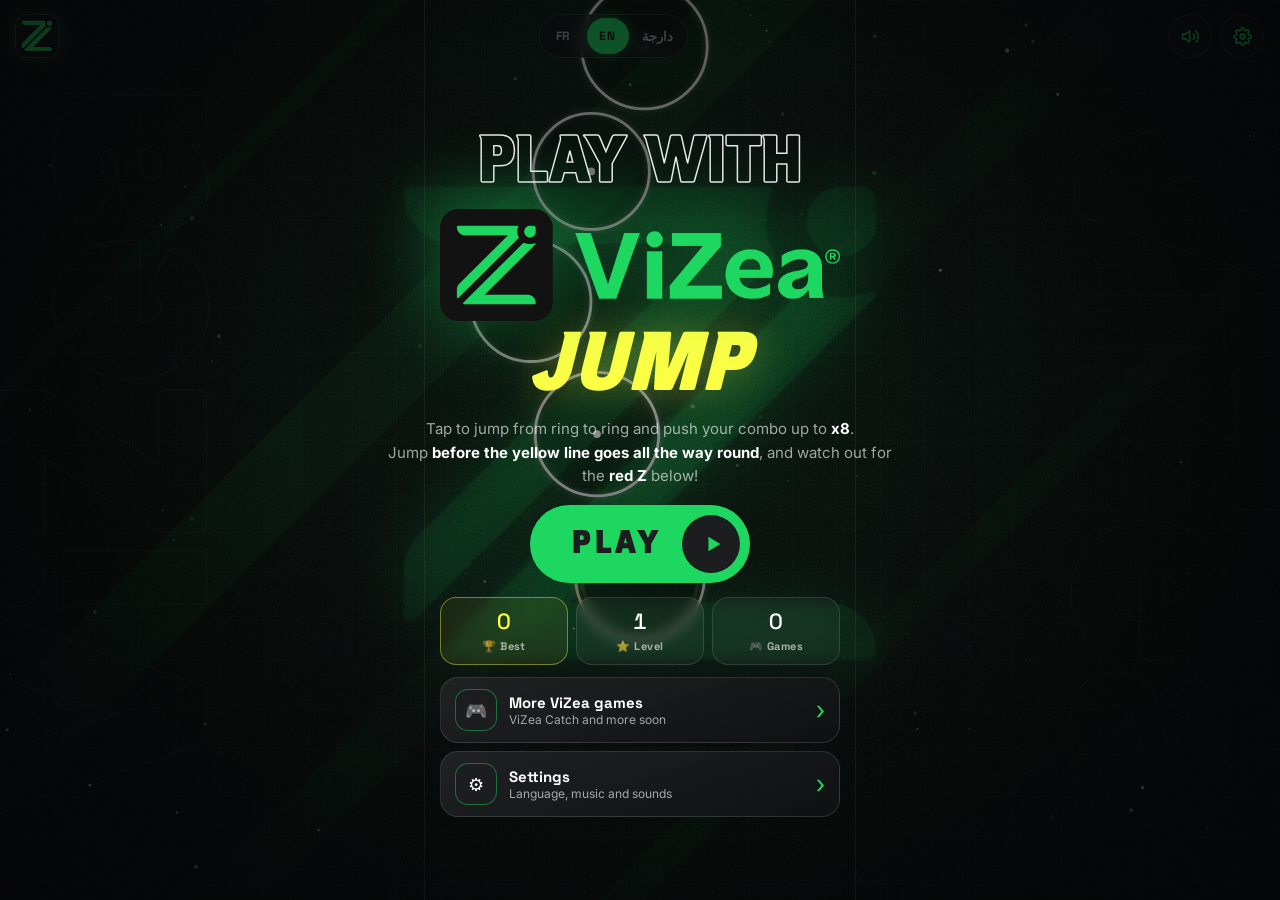
==== commit 0312dbe9: "Share a score picture with the ViZea logo Co-Authored-By: Claude Opus 5.5 <noreply@anthropic.com>" ====
--- a/index.html
+++ b/index.html
@@ -10,7 +10,7 @@
   <link rel="preconnect" href="https://fonts.googleapis.com" />
   <link rel="preconnect" href="https://fonts.gstatic.com" crossorigin />
   <link href="https://fonts.googleapis.com/css2?family=Inter:wght@400;600&family=Space+Grotesk:wght@300;500;700&family=Cairo:wght@500;700;800&display=swap" rel="stylesheet" />
-  <link rel="stylesheet" href="css/style.css?v=20261125f" />
+  <link rel="stylesheet" href="css/style.css?v=20261125g" />
 </head>
 <body>
   <div id="app" class="is-home">
@@ -117,6 +117,22 @@
           <button class="btn-dark" data-action="home" data-i18n="menu"></button>
           <button class="btn-dark" id="btn-challenge" data-i18n="challenge"></button>
         </div>
+      </div>
+    </section>
+
+    <!-- Share picture -->
+    <section class="screen modal" id="screen-share">
+      <div class="card share-modal">
+        <button class="close" data-close aria-label="OK">✕</button>
+        <div class="eyebrow">↗ <span data-i18n="share"></span></div>
+        <h2 class="title" data-i18n="shareTitle"></h2>
+        <div class="share-frame"><img id="share-img" alt="ViZea Jump score" /><span class="share-loading" id="share-loading">…</span></div>
+        <button class="btn-big" id="btn-share-now" data-i18n="shareNow"></button>
+        <div class="two">
+          <a class="btn-dark btn-link" id="btn-share-dl" href="#" download="vizea-jump-score.png" data-i18n="download"></a>
+          <button class="btn-dark" id="btn-share-copy" data-i18n="copyText"></button>
+        </div>
+        <p class="share-hint" data-i18n="shareHint"></p>
       </div>
     </section>
 
@@ -199,8 +215,8 @@
     </section>
   </div>
 
-  <script src="js/audio.js?v=20261125f"></script>
-  <script src="js/i18n.js?v=20261125f"></script>
-  <script src="js/game.js?v=20261125f"></script>
+  <script src="js/audio.js?v=20261125g"></script>
+  <script src="js/i18n.js?v=20261125g"></script>
+  <script src="js/game.js?v=20261125g"></script>
 </body>
 </html>
--- a/css/style.css
+++ b/css/style.css
@@ -264,3 +264,17 @@
 
 /* Darija : seuls les blocs de texte passent de droite à gauche (la mise en page reste stable) */
 #app.rtl .tag, #app.rtl .card, #app.rtl .over, #app.rtl .menu-btn, #app.rtl .banner, #app.rtl .combo-pop, #app.rtl .streak, #app.rtl .toast, #app.rtl .hint, #app.rtl .hs span, #app.rtl .game-card, #app.rtl .share-card, #app.rtl .panel { direction: rtl; }
+
+/* ===================== v5 : image de partage ===================== */
+.share-btn span { color: inherit; font-size: inherit; }
+.share-btn { box-shadow: 0 6px 20px rgba(252,255,69,.3); transition: transform .2s; }
+.share-btn:active { transform: scale(.95); }
+.share-modal { width: min(460px, 100%); }
+.share-frame { position: relative; margin: 6px 0 12px; border-radius: 18px; overflow: hidden; border: 1px solid var(--line); background: #0b0c0d; aspect-ratio: 4 / 5; max-height: 52vh; display: grid; place-items: center; }
+.share-frame img { width: 100%; height: 100%; object-fit: contain; display: block; }
+.share-loading { position: absolute; inset: 0; display: grid; place-items: center; font-family: var(--ff-d); font-size: 40px; color: var(--green); animation: pulse 1s infinite; }
+.share-loading[hidden] { display: none; }
+.btn-link { display: grid; place-items: center; text-decoration: none; color: #fff; }
+.share-hint { margin-top: 12px; font-size: 12.5px; line-height: 1.5; color: var(--muted); text-align: center; }
+#app.rtl .share-hint { font-family: "Cairo", "Space Grotesk", sans-serif; }
+@keyframes pulse { 50% { opacity: .4; } }
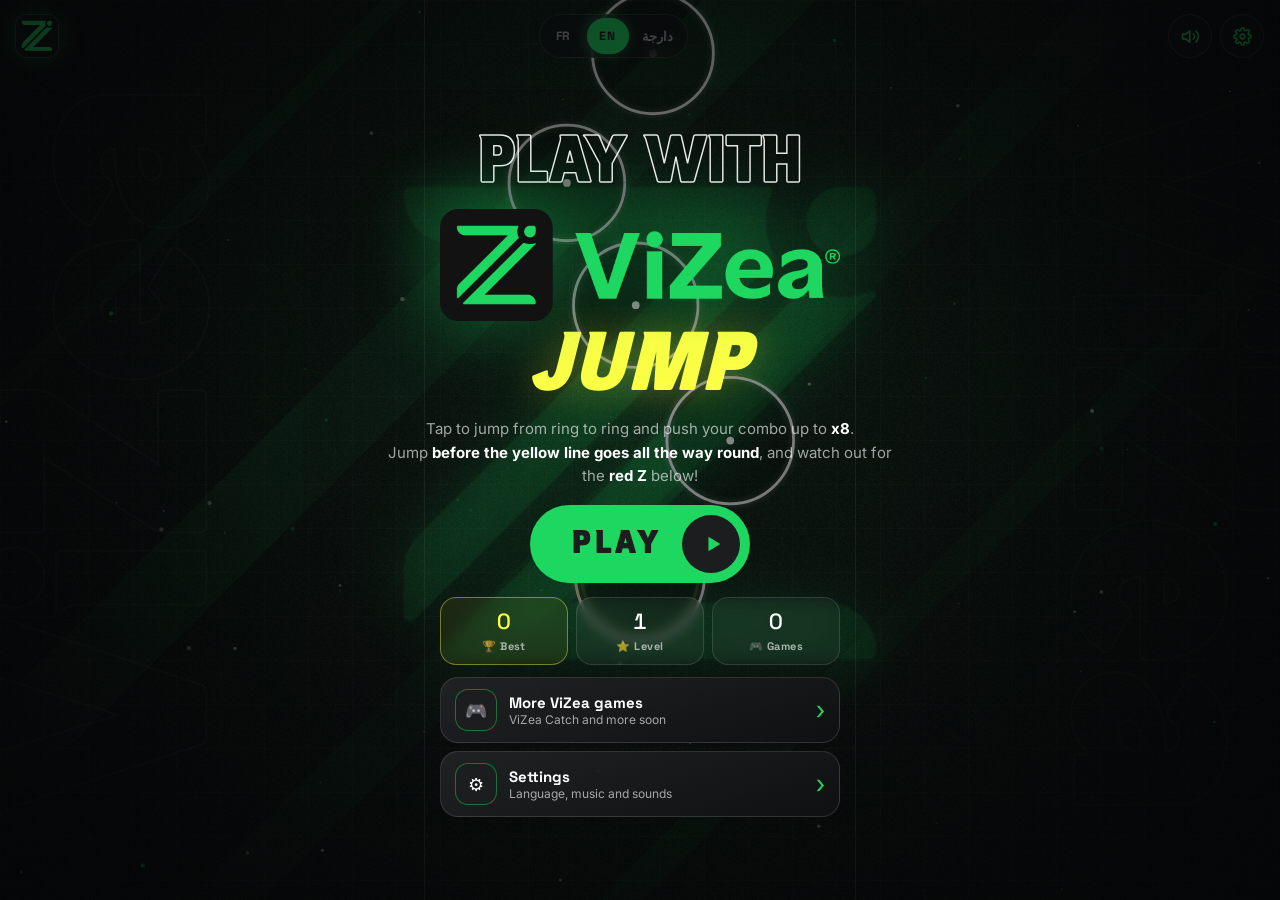
==== commit 8cf3557a: "Share picture without the link; new rank words (beginner to ViZea legend) Co-Authored-By: Claude Opu" ====
--- a/index.html
+++ b/index.html
@@ -10,7 +10,7 @@
   <link rel="preconnect" href="https://fonts.googleapis.com" />
   <link rel="preconnect" href="https://fonts.gstatic.com" crossorigin />
   <link href="https://fonts.googleapis.com/css2?family=Inter:wght@400;600&family=Space+Grotesk:wght@300;500;700&family=Cairo:wght@500;700;800&display=swap" rel="stylesheet" />
-  <link rel="stylesheet" href="css/style.css?v=20261125g" />
+  <link rel="stylesheet" href="css/style.css?v=20261125h" />
 </head>
 <body>
   <div id="app" class="is-home">
@@ -215,8 +215,8 @@
     </section>
   </div>
 
-  <script src="js/audio.js?v=20261125g"></script>
-  <script src="js/i18n.js?v=20261125g"></script>
-  <script src="js/game.js?v=20261125g"></script>
+  <script src="js/audio.js?v=20261125h"></script>
+  <script src="js/i18n.js?v=20261125h"></script>
+  <script src="js/game.js?v=20261125h"></script>
 </body>
 </html>
